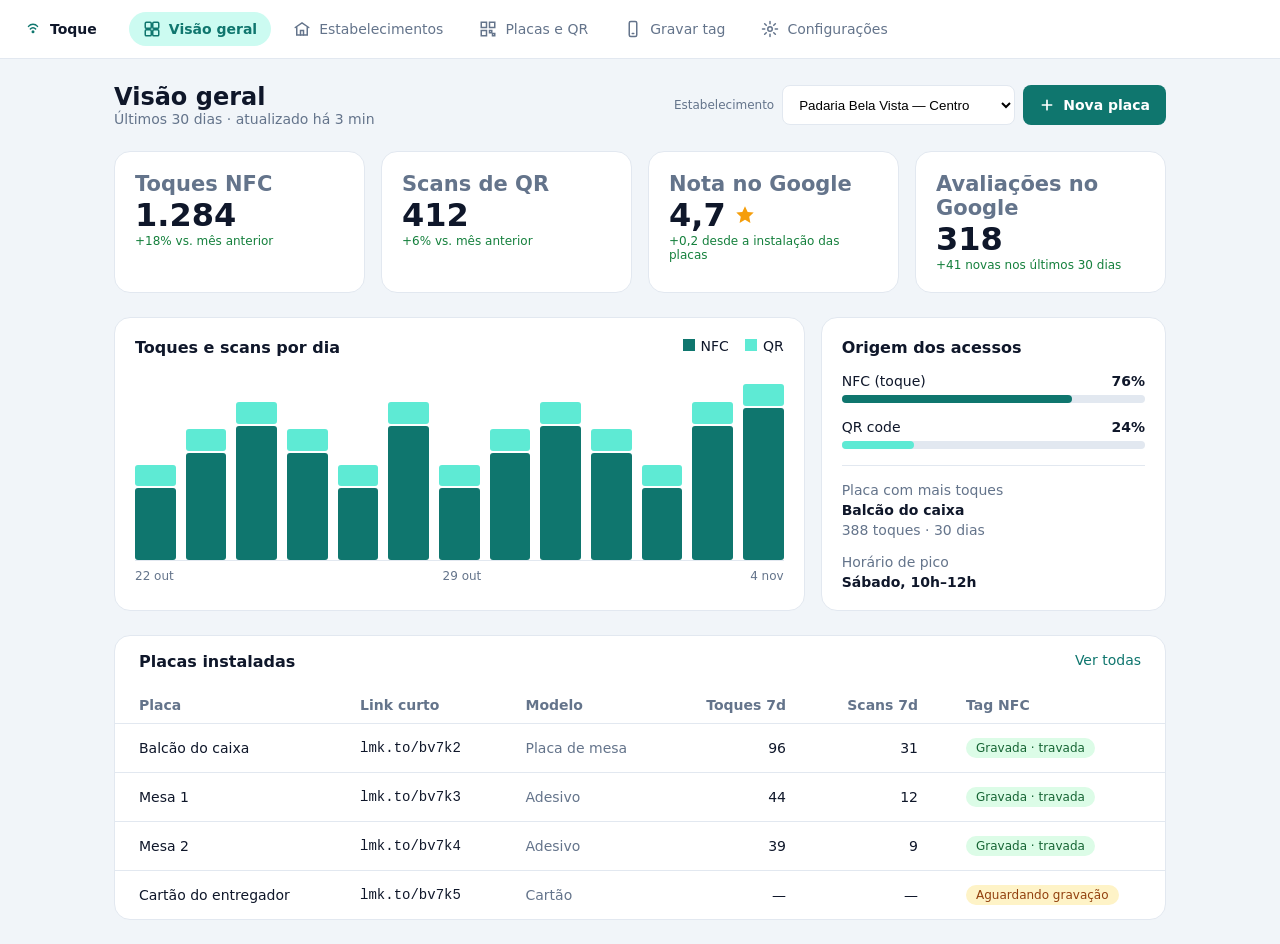
==== index.html @ 9547e56f "Pequenas alterações no HTML e CSS para ficarem mais limpos e de acordo com a estilização" ====
<!doctype html>
<html lang="pt-BR">
<head>
  <meta charset="utf-8">
  <meta name="viewport" content="width=device-width, initial-scale=1">
  <title>Visão geral — Toque</title>
  <link rel="stylesheet" href="style.css" defer>
</head>
<body>
<div class="app">
  <!-- ===== Sidebar ===== -->
  <nav class="navigation" aria-label="Menu principal">
    <a class="brand" href="visao-geral.html" aria-label="Toque — ir para a página inicial">
      <span class="brand_mark" aria-hidden="true">
        <svg width="18" height="18" viewBox="0 0 24 24" fill="none" stroke="currentColor" stroke-width="2" stroke-linecap="round"><path d="M6 8.5a8 8 0 0 1 12 0"/><path d="M8.5 12a4.5 4.5 0 0 1 7 0"/><circle cx="12" cy="15.5" r="1" fill="currentColor"/></svg>
      </span>
      <span class="brand_name">Toque</span>
    </a>

    <!-- ===== Atributos do SVG é apenas para definir o tamanho da imagem vetorizada e manter a cor não precisa se preocupar em usar ===== -->
    <div class="nav">
      <a class="nav_item" href="visao-geral.html" aria-current="page">
        <svg aria-hidden="true" width="18" height="18" viewBox="0 0 24 24" fill="none" stroke="currentColor" stroke-width="2" stroke-linecap="round"><rect x="3" y="3" width="8" height="8" rx="1.5"/><rect x="13" y="3" width="8" height="8" rx="1.5"/><rect x="3" y="13" width="8" height="8" rx="1.5"/><rect x="13" y="13" width="8" height="8" rx="1.5"/></svg>
        Visão geral
      </a>
      <a class="nav_item" href="#estabelecimentos">
        <svg aria-hidden="true" width="18" height="18" viewBox="0 0 24 24" fill="none" stroke="currentColor" stroke-width="2" stroke-linecap="round"><path d="M3 10l9-6 9 6"/><path d="M5 10v10h14V10"/><path d="M10 20v-6h4v6"/></svg>
        Estabelecimentos
      </a>
      <a class="nav_item" href="editor-placa.html">
        <svg aria-hidden="true" width="18" height="18" viewBox="0 0 24 24" fill="none" stroke="currentColor" stroke-width="2" stroke-linecap="round"><rect x="3" y="3" width="7" height="7"/><rect x="14" y="3" width="7" height="7"/><rect x="3" y="14" width="7" height="7"/><path d="M14 14h3v3h-3zM18 18h3v3h-3z"/></svg>
        Placas e QR
      </a>
      <a class="nav_item" href="#gravar">
        <svg aria-hidden="true" width="18" height="18" viewBox="0 0 24 24" fill="none" stroke="currentColor" stroke-width="2" stroke-linecap="round"><rect x="7" y="2" width="10" height="20" rx="2"/><path d="M11 18h2"/></svg>
        Gravar tag
      </a>
      <a class="nav_item" href="#config">
        <svg aria-hidden="true" width="18" height="18" viewBox="0 0 24 24" fill="none" stroke="currentColor" stroke-width="2" stroke-linecap="round"><circle cx="12" cy="12" r="3"/><path d="M12 2v3M12 19v3M2 12h3M19 12h3M4.9 4.9l2.1 2.1M17 17l2.1 2.1M4.9 19.1L7 17M17 7l2.1-2.1"/></svg>
        Configurações
      </a>
    </div>
  </nav>

  <!-- ===== Conteúdo ===== -->
  <main class="main">

    <header class="page-header">
      <div class="page-header_titles">
        <h1>Visão geral</h1>
        <p class="page-header_sub">Últimos 30 dias · atualizado há 3 min</p>
      </div>
      <div class="page-header_actions">
        <label class="field" for="establishment">Estabelecimento</label>
        <select class="select" id="establishment" name="establishment">
          <option>Padaria Bela Vista — Centro</option>
          <option>Padaria Bela Vista — Shopping</option>
          <option>Todos os estabelecimentos</option>
        </select>
        <a class="btn btn-primary" href="editor-placa.html">
          <svg aria-hidden="true" width="16" height="16" viewBox="0 0 24 24" fill="none" stroke="currentColor" stroke-width="2.5" stroke-linecap="round"><path d="M12 5v14M5 12h14"/></svg>
          Nova placa
        </a>
      </div>
    </header>

    <!-- Gráfico -->
    <section class="graph" aria-label="Indicadores">
      <article class="card graph">
        <h2 class="graph_label">Toques NFC</h2>
        <p class="graph_value">1.284</p>
        <p class="graph_delta">+18% vs. mês anterior</p>
      </article>
      <article class="card graph">
        <h2 class="graph_label">Scans de QR</h2>
        <p class="graph_value">412</p>
        <p class="graph_delta">+6% vs. mês anterior</p>
      </article>
      <article class="card graph">
        <h2 class="graph_label">Nota no Google</h2>
        <p class="graph_value">
          4,7
          <svg aria-hidden="true" class="graph_star" width="22" height="22" viewBox="0 0 24 24"><path d="M12 2.5l2.9 6.1 6.6.8-4.9 4.6 1.3 6.6L12 17.3l-5.9 3.3 1.3-6.6L2.5 9.4l6.6-.8z"/></svg>
        </p>
        <p class="graph_delta">+0,2 desde a instalação das placas</p>
      </article>
      <article class="card graph">
        <h2 class="graph_label">Avaliações no Google</h2>
        <p class="graph_value">318</p>
        <p class="graph_delta">+41 novas nos últimos 30 dias</p>
      </article>
    </section>

    <!-- Gráfico com a origem -->
    <section class="row row-chart">

      <article class="card card-chart">
        <header class="card_head">
          <h2 class="card_title">Toques e scans por dia</h2>
          <ul class="legend">
            <li class="legend_item legend_item-nfc">NFC</li>
            <li class="legend_item legend_item-qr">QR</li>
          </ul>
        </header>
    
    <!-- Utilizar css pra simular o gráfico // Pesquisar sobre nth-child, vai ter que usar. Se não conseguirem podem deixar que eu arrumo no final -->
       <div class="bars" role="img" aria-label="Gráfico de barras: toques NFC e scans QR nos últimos 14 dias">
            <div class="bar"><span class="bar_qr"></span><span class="bar_nfc"></span></div>
            <div class="bar"><span class="bar_qr"></span><span class="bar_nfc"></span></div>
            <div class="bar"><span class="bar_qr"></span><span class="bar_nfc"></span></div>
            <div class="bar"><span class="bar_qr"></span><span class="bar_nfc"></span></div>
            <div class="bar"><span class="bar_qr"></span><span class="bar_nfc"></span></div>
            <div class="bar"><span class="bar_qr"></span><span class="bar_nfc"></span></div>
            <div class="bar"><span class="bar_qr"></span><span class="bar_nfc"></span></div>
            <div class="bar"><span class="bar_qr"></span><span class="bar_nfc"></span></div>
            <div class="bar"><span class="bar_qr"></span><span class="bar_nfc"></span></div>
            <div class="bar"><span class="bar_qr"></span><span class="bar_nfc"></span></div>
            <div class="bar"><span class="bar_qr"></span><span class="bar_nfc"></span></div>
            <div class="bar"><span class="bar_qr"></span><span class="bar_nfc"></span></div>
            <div class="bar"><span class="bar_qr"></span><span class="bar_nfc"></span></div>
        </div>

        <div class="axis">
          <span>22 out</span>
          <span>29 out</span>
          <span>4 nov</span>
        </div>
      </article>

      <article class="card card-origin">
        <h2 class="card_title">Origem dos acessos</h2>

        <div class="progress">
          <div class="progress_label"><span>NFC (toque)</span><strong>76%</strong></div>
          <div class="progress_track"><div class="progress_fill progress_fill-nfc" data-value="76"></div></div>
        </div>
        <div class="progress">
          <div class="progress_label"><span>QR code</span><strong>24%</strong></div>
          <div class="progress_track"><div class="progress_fill progress_fill-qr" data-value="24"></div></div>
        </div>

        <dl class="stats">
          <div class="stat">
            <dt>Placa com mais toques</dt>
            <dd>Balcão do caixa</dd>
            <dd class="stat_detail">388 toques · 30 dias</dd>
          </div>
          <div class="stat">
            <dt>Horário de pico</dt>
            <dd>Sábado, 10h–12h</dd>
          </div>
        </dl>
      </article>
    </section>

    <!-- Placas instaladas -->
    <section class="card table-card">
      <header class="table-card_head">
        <h2 class="card_title">Placas instaladas</h2>
        <a class="table-card_link" href="editor-placa.html">Ver todas</a>
      </header>

      <div class="table-scroll">
        <table class="table">
          <thead>
            <tr>
              <th scope="col">Placa</th>
              <th scope="col">Link curto</th>
              <th scope="col">Modelo</th>
              <th scope="col" class="num">Toques 7d</th>
              <th scope="col" class="num">Scans 7d</th>
              <th scope="col">Tag NFC</th>
            </tr>
          </thead>
          <tbody>
            <tr>
              <td class="table_name">Balcão do caixa</td>
              <td class="table_mono">lmk.to/bv7k2</td>
              <td class="table_muted">Placa de mesa</td>
              <td class="num">96</td>
              <td class="num">31</td>
              <td><span class="badge badge-success">Gravada · travada</span></td>
            </tr>
            <tr>
              <td class="table_name">Mesa 1</td>
              <td class="table_mono">lmk.to/bv7k3</td>
              <td class="table_muted">Adesivo</td>
              <td class="num">44</td>
              <td class="num">12</td>
              <td><span class="badge badge-success">Gravada · travada</span></td>
            </tr>
            <tr>
              <td class="table_name">Mesa 2</td>
              <td class="table_mono">lmk.to/bv7k4</td>
              <td class="table_muted">Adesivo</td>
              <td class="num">39</td>
              <td class="num">9</td>
              <td><span class="badge badge-success">Gravada · travada</span></td>
            </tr>
            <tr>
              <td class="table_name">Cartão do entregador</td>
              <td class="table_mono">lmk.to/bv7k5</td>
              <td class="table_muted">Cartão</td>
              <td class="num">—</td>
              <td class="num">—</td>
              <td><a class="badge badge-warning" href="#gravar">Aguardando gravação</a></td>
            </tr>
          </tbody>
        </table>
      </div>
    </section>
  </main>
</div>
</body>
</html>
---- style.css ----
/* base */
* { box-sizing: border-box; }

body {
    margin: 0;
    font-family: Inter, system-ui, sans-serif;
    font-size: 14px; color: #0F172A;
    background: #F1F5F9;
}

h1, h2, p, dl, dd, ul { margin: 0; }

/* conteudo */
.main {
    max-width: 1100px; margin: 0 auto;
    padding: 24px;
    display: flex; flex-direction: column; gap: 24px;
}

/* 3. menu topo*/
.navigation {
    display: flex; align-items: center; gap: 32px;
    padding: 12px 24px;
    background: #FFFFFF; border-bottom: 1px solid #E2E8F0;
}

.brand, .nav_item {
    display: flex; align-items: center; gap: 8px;
    text-decoration: none;
}

.brand { color: #0F172A; font-weight: 700; }
.brand_mark { display: flex; color: #0F766E; }
.nav { display: flex; gap: 8px; }
.nav_item { padding: 8px 14px; border-radius: 999px; color: #64748B; }

.nav_item[aria-current="page"] {
    background: #CCFBF1;
    color: #0F766E;
    font-weight: 600;
}

/* 4. cabeçalho */
.page-header { display: flex; justify-content: space-between; align-items: center; }
.page-header h1 { font-size: 24px; }
.page-header_sub { color: #64748B; }
.page-header_actions { display: flex; align-items: center; gap: 8px; }
.field { font-size: 12px; color: #64748B; }

.select {
    height: 40px; padding: 0 12px;
    border: 1px solid #E2E8F0; border-radius: 8px;
    background: #FFFFFF;
}

.btn {
    display: flex; align-items: center; gap: 8px;
    height: 40px; padding: 0 16px; border-radius: 8px;
    text-decoration: none; font-weight: 600;
}

.btn-primary { background: #0F766E; color: #FFFFFF; }
.btn-primary:hover { background: #115E59; }

/* 5. cards */
.card { padding: 20px; background: #FFFFFF; border: 1px solid #E2E8F0; border-radius: 16px; }
.card_title { font-size: 16px; font-weight: 600; }

/* 6. cards topo */
section.graph { display: grid; grid-template-columns: repeat(4, 1fr); gap: 16px; }
.graph_label { color: #64748B; }
.graph_value { display: flex; align-items: center; gap: 8px; font-size: 32px; font-weight: 700; }
.graph_delta { font-size: 12px; color: #15803D; }
.graph_star { fill: #F59E0B; }

/* 7. grafico */
.row-chart { display: grid; grid-template-columns: 2fr 1fr; gap: 16px; }
.card_head { display: flex; justify-content: space-between; }
.legend { display: flex; gap: 16px; padding: 0; list-style: none; }
.legend_item::before { content: ""; display: inline-block; width: 12px; height: 12px; margin-right: 6px; }
.legend_item-nfc::before { background: #0F766E; }
.legend_item-qr::before { background: #5EEAD4; }

.bars {
    display: flex; gap: 10px; height: 180px;
    margin-top: 24px;
    border-bottom: 1px solid #E2E8F0;
}

.bar {
    flex: 1; height: 100%;
    display: flex; flex-direction: column;
    justify-content: flex-end; gap: 2px;
}

.bar_nfc, .bar_qr { display: block; border-radius: 3px; }
.bar_nfc { background: #0F766E; }
.bar_qr { height: 12%; background: #5EEAD4; }

.bar:nth-child(odd) .bar_nfc { height: 40%; }
.bar:nth-child(even) .bar_nfc { height: 60%; }
.bar:nth-child(3n) .bar_nfc { height: 75%; }
.bar:last-child .bar_nfc { height: 85%; }

.axis { display: flex; justify-content: space-between; margin-top: 8px; font-size: 12px; color: #64748B; }

/* 8. acessos */
.card-origin { display: flex; flex-direction: column; gap: 16px; }
.progress_label { display: flex; justify-content: space-between; margin-bottom: 6px; }
.progress_track { height: 8px; border-radius: 4px; background: #E2E8F0; }
.progress_fill { height: 100%; border-radius: 4px; }
.progress_fill-nfc { width: 76%; background: #0F766E; }
.progress_fill-qr { width: 24%; background: #5EEAD4; }

.stats {
    display: flex; flex-direction: column; gap: 16px;
    padding-top: 16px; border-top: 1px solid #E2E8F0;
}

.stat dt { color: #64748B; }
.stat dd { margin-top: 4px; font-weight: 600; }
.stat .stat_detail { font-weight: 400; color: #64748B; }

/* 9. tabela */
.table-card { padding: 0; overflow: hidden; }
.table-card_head { display: flex; justify-content: space-between; padding: 16px 24px; }
.table-card_link { color: #0F766E; text-decoration: none; }
.table-scroll { overflow-x: auto; }
.table { width: 100%; min-width: 720px; border-collapse: collapse; text-align: left; }
.table th { padding: 10px 24px; color: #64748B; }
.table td { padding: 14px 24px; border-top: 1px solid #E2E8F0; }
.table .num { text-align: right; }
.table_mono { font-family: monospace; }
.table_muted { color: #64748B; }
.badge { display: inline-block; padding: 3px 10px; border-radius: 999px; font-size: 12px; text-decoration: none; }
.badge-success { background: #DCFCE7; color: #166534; }
.badge-warning { background: #FEF3C7; color: #92400E; }
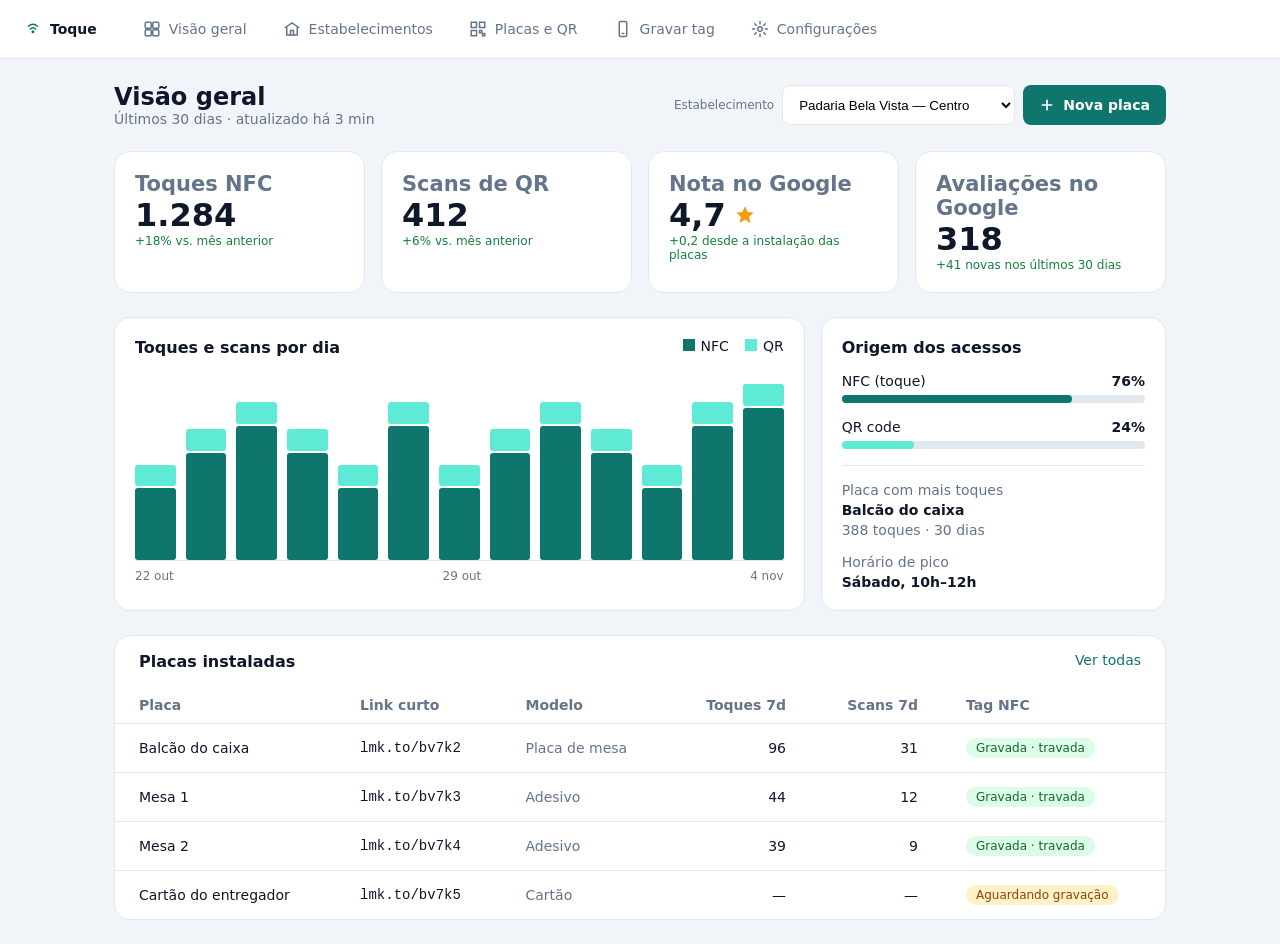
==== commit 8389b536: "add: documentacao doc e pdf" ====
--- a/index.html
+++ b/index.html
@@ -7,7 +7,7 @@
   <link rel="stylesheet" href="style.css" defer>
 </head>
 <body>
-<div class="app">
+<div class="app"> <!-- Classe futura para migração para React -->
   <!-- ===== Sidebar ===== -->
   <nav class="navigation" aria-label="Menu principal">
     <a class="brand" href="visao-geral.html" aria-label="Toque — ir para a página inicial">
@@ -19,7 +19,7 @@
 
     <!-- ===== Atributos do SVG é apenas para definir o tamanho da imagem vetorizada e manter a cor não precisa se preocupar em usar ===== -->
     <div class="nav">
-      <a class="nav_item" href="visao-geral.html" aria-current="page">
+      <a class="nav_item" href="visao-geral.html">
         <svg aria-hidden="true" width="18" height="18" viewBox="0 0 24 24" fill="none" stroke="currentColor" stroke-width="2" stroke-linecap="round"><rect x="3" y="3" width="8" height="8" rx="1.5"/><rect x="13" y="3" width="8" height="8" rx="1.5"/><rect x="3" y="13" width="8" height="8" rx="1.5"/><rect x="13" y="13" width="8" height="8" rx="1.5"/></svg>
         Visão geral
       </a>
--- a/style.css
+++ b/style.css
@@ -1,137 +1,368 @@
 /* base */
-* { box-sizing: border-box; }
+* { 
+    box-sizing: border-box; 
+}
 
 body {
     margin: 0;
     font-family: Inter, system-ui, sans-serif;
-    font-size: 14px; color: #0F172A;
+    font-size: 14px; 
+    color: #0F172A;
     background: #F1F5F9;
 }
 
-h1, h2, p, dl, dd, ul { margin: 0; }
+h1, h2, p, dl, dd, ul { 
+    margin: 0; 
+}
 
 /* conteudo */
 .main {
-    max-width: 1100px; margin: 0 auto;
+    max-width: 1100px; 
+    margin: 0 auto;
     padding: 24px;
     display: flex; flex-direction: column; gap: 24px;
 }
 
-/* 3. menu topo*/
+/* menu topo */
 .navigation {
-    display: flex; align-items: center; gap: 32px;
+    display: flex; 
+    align-items: center; 
+    gap: 32px;
     padding: 12px 24px;
-    background: #FFFFFF; border-bottom: 1px solid #E2E8F0;
+    background: #FFFFFF; 
+    border-bottom: 1px solid #E2E8F0;
 }
 
 .brand, .nav_item {
-    display: flex; align-items: center; gap: 8px;
+    display: flex; 
+    align-items: center; 
+    gap: 8px;
     text-decoration: none;
 }
 
-.brand { color: #0F172A; font-weight: 700; }
-.brand_mark { display: flex; color: #0F766E; }
-.nav { display: flex; gap: 8px; }
-.nav_item { padding: 8px 14px; border-radius: 999px; color: #64748B; }
-
-.nav_item[aria-current="page"] {
-    background: #CCFBF1;
-    color: #0F766E;
+.brand { 
+    color: #0F172A; 
+    font-weight: 700; 
+}
+
+.brand_mark { 
+    display: flex; 
+    color: #0F766E; 
+}
+
+.nav { 
+    display: flex; 
+    gap: 8px; 
+}
+
+.nav_item { 
+    padding: 8px 14px; 
+    border-radius: 999px; 
+    color: #64748B; 
+}
+
+/* cabeçalho */
+.page-header { 
+    display: flex; 
+    justify-content: space-between; 
+    align-items: center; 
+}
+
+.page-header h1 { 
+    font-size: 24px; 
+}
+
+.page-header_sub { 
+    color: #64748B; 
+}
+
+.page-header_actions { 
+    display: flex; 
+    align-items: center; 
+    gap: 8px; 
+}
+
+.field { 
+    font-size: 12px; 
+    color: #64748B; 
+}
+
+.select {
+    height: 40px; 
+    padding: 0 12px;
+    border: 1px solid #E2E8F0; 
+    border-radius: 8px;
+    background: #FFFFFF;
+}
+
+.btn {
+    display: flex; 
+    align-items: center; 
+    gap: 8px;
+    height: 40px; 
+    padding: 0 16px; 
+    border-radius: 8px;
+    text-decoration: none; 
     font-weight: 600;
 }
 
-/* 4. cabeçalho */
-.page-header { display: flex; justify-content: space-between; align-items: center; }
-.page-header h1 { font-size: 24px; }
-.page-header_sub { color: #64748B; }
-.page-header_actions { display: flex; align-items: center; gap: 8px; }
-.field { font-size: 12px; color: #64748B; }
-
-.select {
-    height: 40px; padding: 0 12px;
-    border: 1px solid #E2E8F0; border-radius: 8px;
-    background: #FFFFFF;
-}
-
-.btn {
-    display: flex; align-items: center; gap: 8px;
-    height: 40px; padding: 0 16px; border-radius: 8px;
-    text-decoration: none; font-weight: 600;
-}
-
-.btn-primary { background: #0F766E; color: #FFFFFF; }
-.btn-primary:hover { background: #115E59; }
-
-/* 5. cards */
-.card { padding: 20px; background: #FFFFFF; border: 1px solid #E2E8F0; border-radius: 16px; }
-.card_title { font-size: 16px; font-weight: 600; }
-
-/* 6. cards topo */
-section.graph { display: grid; grid-template-columns: repeat(4, 1fr); gap: 16px; }
-.graph_label { color: #64748B; }
-.graph_value { display: flex; align-items: center; gap: 8px; font-size: 32px; font-weight: 700; }
-.graph_delta { font-size: 12px; color: #15803D; }
-.graph_star { fill: #F59E0B; }
+.btn-primary {
+    background: #0F766E;
+    color: #FFFFFF; 
+}
+
+.btn-primary:hover { 
+    background: #115E59; 
+}
+
+/* cards */
+.card { 
+    padding: 20px; 
+    background: #FFFFFF; 
+    border: 1px solid #E2E8F0; 
+    border-radius: 16px; 
+}
+
+.card_title { 
+    font-size: 16px;
+    font-weight: 600; 
+}
+
+/* cards topo */
+section.graph { 
+    display: grid; 
+    grid-template-columns: repeat(4, 1fr); 
+    gap: 16px; 
+}
+.graph_label { 
+    color: #64748B; 
+}
+
+.graph_value { 
+    display: flex; 
+    align-items: center; 
+    gap: 8px; 
+    font-size: 32px; 
+    font-weight: 700; 
+}
+
+.graph_delta { 
+    font-size: 12px; 
+    color: #15803D; 
+}
+
+.graph_star { 
+    fill: #F59E0B; 
+}
 
 /* 7. grafico */
-.row-chart { display: grid; grid-template-columns: 2fr 1fr; gap: 16px; }
-.card_head { display: flex; justify-content: space-between; }
-.legend { display: flex; gap: 16px; padding: 0; list-style: none; }
-.legend_item::before { content: ""; display: inline-block; width: 12px; height: 12px; margin-right: 6px; }
-.legend_item-nfc::before { background: #0F766E; }
-.legend_item-qr::before { background: #5EEAD4; }
+.row-chart { 
+    display: grid; 
+    grid-template-columns: 2fr 1fr; 
+    gap: 16px; 
+}
+
+.card_head { 
+    display: flex; 
+    justify-content: space-between; 
+}
+
+.legend { 
+    display: flex; gap: 16px; 
+    padding: 0; 
+    list-style: none; 
+}
+
+.legend_item::before { 
+    content: ""; 
+    display: inline-block; 
+    width: 12px; 
+    height: 12px; 
+    margin-right: 6px; 
+}
+
+.legend_item-nfc::before { 
+    background: #0F766E; 
+}
+
+.legend_item-qr::before { 
+    background: #5EEAD4; 
+}
 
 .bars {
-    display: flex; gap: 10px; height: 180px;
+    display: flex; 
+    gap: 10px;
+    height: 180px;
     margin-top: 24px;
     border-bottom: 1px solid #E2E8F0;
 }
 
 .bar {
-    flex: 1; height: 100%;
-    display: flex; flex-direction: column;
-    justify-content: flex-end; gap: 2px;
-}
-
-.bar_nfc, .bar_qr { display: block; border-radius: 3px; }
-.bar_nfc { background: #0F766E; }
-.bar_qr { height: 12%; background: #5EEAD4; }
-
-.bar:nth-child(odd) .bar_nfc { height: 40%; }
-.bar:nth-child(even) .bar_nfc { height: 60%; }
-.bar:nth-child(3n) .bar_nfc { height: 75%; }
-.bar:last-child .bar_nfc { height: 85%; }
-
-.axis { display: flex; justify-content: space-between; margin-top: 8px; font-size: 12px; color: #64748B; }
+    flex: 1; 
+    height: 100%;
+    display: flex; 
+    flex-direction: column;
+    justify-content: flex-end; 
+    gap: 2px;
+}
+
+.bar_nfc, .bar_qr { 
+    display: block; 
+    border-radius: 3px; 
+}
+
+.bar_nfc { 
+    background: #0F766E; 
+}
+
+.bar_qr { 
+    height: 12%; 
+    background: #5EEAD4; 
+}
+
+.bar:nth-child(odd) .bar_nfc { 
+    height: 40%; 
+}
+
+.bar:nth-child(even) .bar_nfc { 
+    height: 60%; 
+}
+
+.bar:nth-child(3n) .bar_nfc { 
+    height: 75%; 
+}
+
+.bar:last-child .bar_nfc { 
+    height: 85%; 
+}
+
+.axis { 
+    display: flex;
+    justify-content: space-between;
+    margin-top: 8px; 
+    font-size: 12px; 
+    color: #64748B; 
+}
 
 /* 8. acessos */
-.card-origin { display: flex; flex-direction: column; gap: 16px; }
-.progress_label { display: flex; justify-content: space-between; margin-bottom: 6px; }
-.progress_track { height: 8px; border-radius: 4px; background: #E2E8F0; }
-.progress_fill { height: 100%; border-radius: 4px; }
-.progress_fill-nfc { width: 76%; background: #0F766E; }
-.progress_fill-qr { width: 24%; background: #5EEAD4; }
+.card-origin { 
+    display: flex; 
+    flex-direction: column; 
+    gap: 16px; 
+}
+
+.progress_label { 
+    display: flex; 
+    justify-content: space-between; 
+    margin-bottom: 6px; 
+}
+
+.progress_track { 
+    height: 8px; 
+    border-radius: 4px; 
+    background: #E2E8F0; 
+}
+
+.progress_fill { 
+    height: 100%; 
+    border-radius: 4px; 
+}
+
+.progress_fill-nfc { 
+    width: 76%; 
+    background: #0F766E; 
+}
+
+.progress_fill-qr { 
+    width: 24%; 
+    background: #5EEAD4; 
+}
 
 .stats {
-    display: flex; flex-direction: column; gap: 16px;
-    padding-top: 16px; border-top: 1px solid #E2E8F0;
-}
-
-.stat dt { color: #64748B; }
-.stat dd { margin-top: 4px; font-weight: 600; }
-.stat .stat_detail { font-weight: 400; color: #64748B; }
+    display: flex; 
+    flex-direction: column; gap: 16px;
+    padding-top: 16px; 
+    border-top: 1px solid #E2E8F0;
+}
+
+.stat dt { 
+    color: #64748B; 
+}
+
+.stat dd { 
+    margin-top: 4px; 
+    font-weight: 600; 
+}
+
+.stat .stat_detail { 
+    font-weight: 400; 
+    color: #64748B; 
+}
 
 /* 9. tabela */
-.table-card { padding: 0; overflow: hidden; }
-.table-card_head { display: flex; justify-content: space-between; padding: 16px 24px; }
-.table-card_link { color: #0F766E; text-decoration: none; }
-.table-scroll { overflow-x: auto; }
-.table { width: 100%; min-width: 720px; border-collapse: collapse; text-align: left; }
-.table th { padding: 10px 24px; color: #64748B; }
-.table td { padding: 14px 24px; border-top: 1px solid #E2E8F0; }
-.table .num { text-align: right; }
-.table_mono { font-family: monospace; }
-.table_muted { color: #64748B; }
-.badge { display: inline-block; padding: 3px 10px; border-radius: 999px; font-size: 12px; text-decoration: none; }
-.badge-success { background: #DCFCE7; color: #166534; }
-.badge-warning { background: #FEF3C7; color: #92400E; }
+.table-card { 
+    padding: 0; 
+    overflow: hidden; 
+}
+
+.table-card_head { 
+    display: flex; 
+    justify-content: space-between; 
+    padding: 16px 24px; 
+}
+
+.table-card_link { 
+    color: #0F766E; 
+    text-decoration: none; 
+}
+
+.table-scroll { 
+    overflow-x: auto; 
+}
+
+.table { 
+    width: 100%; 
+    min-width: 720px;
+    border-collapse: collapse;
+    text-align: left;
+}
+
+.table th { 
+    padding: 10px 24px; 
+    color: #64748B; 
+}
+
+.table td { 
+    padding: 14px 24px; 
+    border-top: 1px solid #E2E8F0; 
+}
+
+.table .num { 
+    text-align: right; 
+}
+
+.table_mono { 
+    font-family: monospace; 
+}
+
+.table_muted { 
+    color: #64748B; 
+}
+
+.badge { 
+    display: inline-block; 
+    padding: 3px 10px; 
+    border-radius: 999px; 
+    font-size: 12px; 
+    text-decoration: none; 
+}
+
+.badge-success { 
+    background: #DCFCE7; 
+    color: #166534; 
+}
+
+.badge-warning { 
+    background: #FEF3C7; 
+    color: #92400E; 
+}
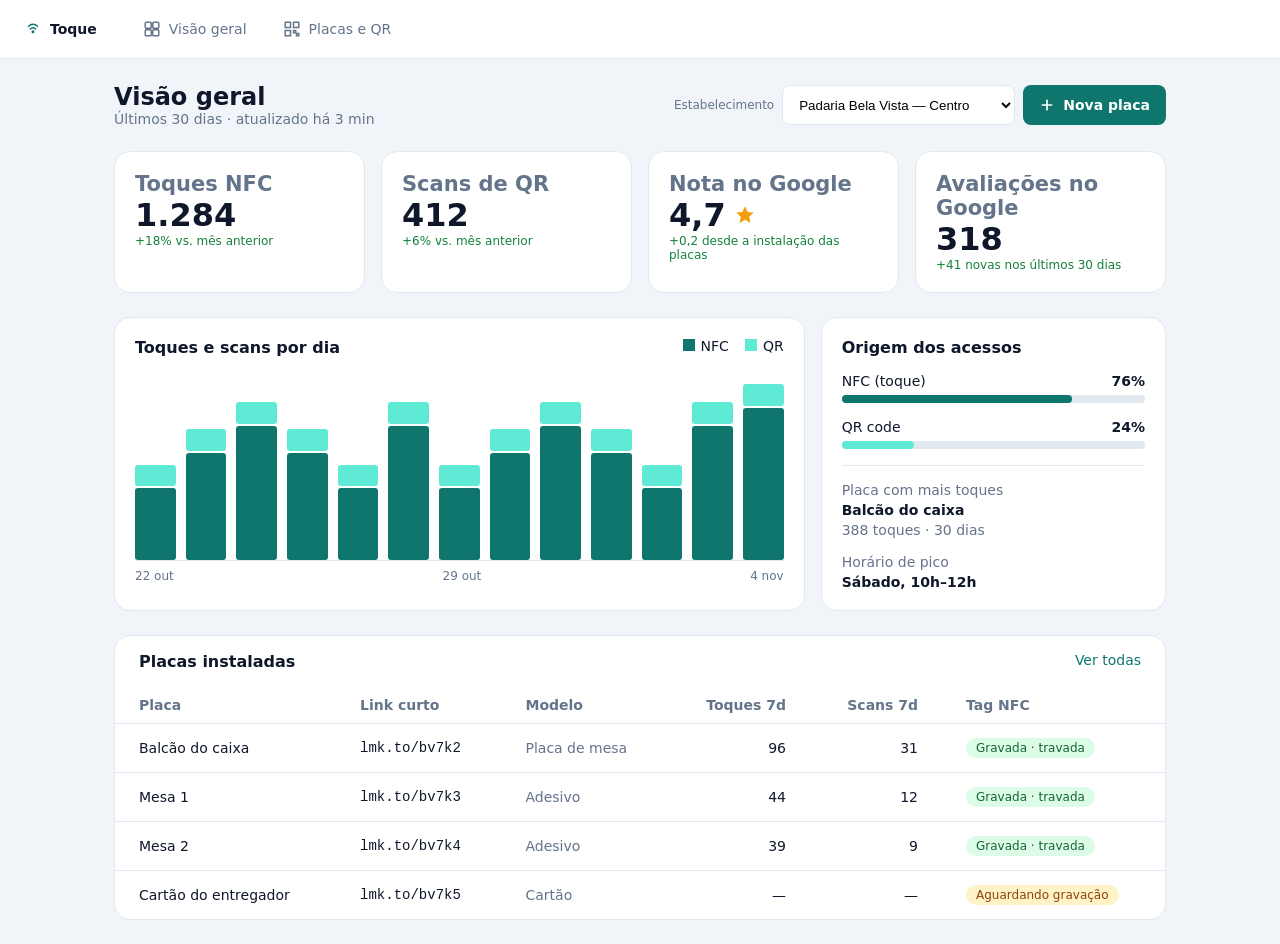
==== commit d43ae4ee: "remoção de algumas tags html" ====
--- a/index.html
+++ b/index.html
@@ -7,40 +7,29 @@
   <link rel="stylesheet" href="style.css" defer>
 </head>
 <body>
-<div class="app"> <!-- Classe futura para migração para React -->
-  <!-- ===== Sidebar ===== -->
-  <nav class="navigation" aria-label="Menu principal">
-    <a class="brand" href="visao-geral.html" aria-label="Toque — ir para a página inicial">
-      <span class="brand_mark" aria-hidden="true">
-        <svg width="18" height="18" viewBox="0 0 24 24" fill="none" stroke="currentColor" stroke-width="2" stroke-linecap="round"><path d="M6 8.5a8 8 0 0 1 12 0"/><path d="M8.5 12a4.5 4.5 0 0 1 7 0"/><circle cx="12" cy="15.5" r="1" fill="currentColor"/></svg>
-      </span>
-      <span class="brand_name">Toque</span>
-    </a>
-
-    <!-- ===== Atributos do SVG é apenas para definir o tamanho da imagem vetorizada e manter a cor não precisa se preocupar em usar ===== -->
-    <div class="nav">
-      <a class="nav_item" href="visao-geral.html">
-        <svg aria-hidden="true" width="18" height="18" viewBox="0 0 24 24" fill="none" stroke="currentColor" stroke-width="2" stroke-linecap="round"><rect x="3" y="3" width="8" height="8" rx="1.5"/><rect x="13" y="3" width="8" height="8" rx="1.5"/><rect x="3" y="13" width="8" height="8" rx="1.5"/><rect x="13" y="13" width="8" height="8" rx="1.5"/></svg>
-        Visão geral
+  <div>
+    <!-- ===== Header ===== -->
+    <div class="app"> <!-- Classe futura para migração para React -->
+    <nav class="navigation" aria-label="Menu principal">
+      <a class="brand" href="index.html" aria-label="Toque — ir para a página inicial">
+        <span class="brand_mark" aria-hidden="true">
+          <svg width="18" height="18" viewBox="0 0 24 24" fill="none" stroke="currentColor" stroke-width="2" stroke-linecap="round"><path d="M6 8.5a8 8 0 0 1 12 0"/><path d="M8.5 12a4.5 4.5 0 0 1 7 0"/><circle cx="12" cy="15.5" r="1" fill="currentColor"/></svg>
+        </span>
+        <span class="brand_name">Toque</span>
       </a>
-      <a class="nav_item" href="#estabelecimentos">
-        <svg aria-hidden="true" width="18" height="18" viewBox="0 0 24 24" fill="none" stroke="currentColor" stroke-width="2" stroke-linecap="round"><path d="M3 10l9-6 9 6"/><path d="M5 10v10h14V10"/><path d="M10 20v-6h4v6"/></svg>
-        Estabelecimentos
-      </a>
-      <a class="nav_item" href="editor-placa.html">
-        <svg aria-hidden="true" width="18" height="18" viewBox="0 0 24 24" fill="none" stroke="currentColor" stroke-width="2" stroke-linecap="round"><rect x="3" y="3" width="7" height="7"/><rect x="14" y="3" width="7" height="7"/><rect x="3" y="14" width="7" height="7"/><path d="M14 14h3v3h-3zM18 18h3v3h-3z"/></svg>
-        Placas e QR
-      </a>
-      <a class="nav_item" href="#gravar">
-        <svg aria-hidden="true" width="18" height="18" viewBox="0 0 24 24" fill="none" stroke="currentColor" stroke-width="2" stroke-linecap="round"><rect x="7" y="2" width="10" height="20" rx="2"/><path d="M11 18h2"/></svg>
-        Gravar tag
-      </a>
-      <a class="nav_item" href="#config">
-        <svg aria-hidden="true" width="18" height="18" viewBox="0 0 24 24" fill="none" stroke="currentColor" stroke-width="2" stroke-linecap="round"><circle cx="12" cy="12" r="3"/><path d="M12 2v3M12 19v3M2 12h3M19 12h3M4.9 4.9l2.1 2.1M17 17l2.1 2.1M4.9 19.1L7 17M17 7l2.1-2.1"/></svg>
-        Configurações
-      </a>
-    </div>
-  </nav>
+      
+      <!-- ===== Atributos do SVG é apenas para definir o tamanho da imagem vetorizada e manter a cor não precisa se preocupar em usar ===== -->
+      <div class="nav">
+        <a class="nav_item" href="index.html">
+          <svg aria-hidden="true" width="18" height="18" viewBox="0 0 24 24" fill="none" stroke="currentColor" stroke-width="2" stroke-linecap="round"><rect x="3" y="3" width="8" height="8" rx="1.5"/><rect x="13" y="3" width="8" height="8" rx="1.5"/><rect x="3" y="13" width="8" height="8" rx="1.5"/><rect x="13" y="13" width="8" height="8" rx="1.5"/></svg>
+          Visão geral
+        </a>
+        <a class="nav_item" href="editor-placa.html">
+          <svg aria-hidden="true" width="18" height="18" viewBox="0 0 24 24" fill="none" stroke="currentColor" stroke-width="2" stroke-linecap="round"><rect x="3" y="3" width="7" height="7"/><rect x="14" y="3" width="7" height="7"/><rect x="3" y="14" width="7" height="7"/><path d="M14 14h3v3h-3zM18 18h3v3h-3z"/></svg>
+          Placas e QR
+        </a>
+      </div>
+    </nav>
 
   <!-- ===== Conteúdo ===== -->
   <main class="main">
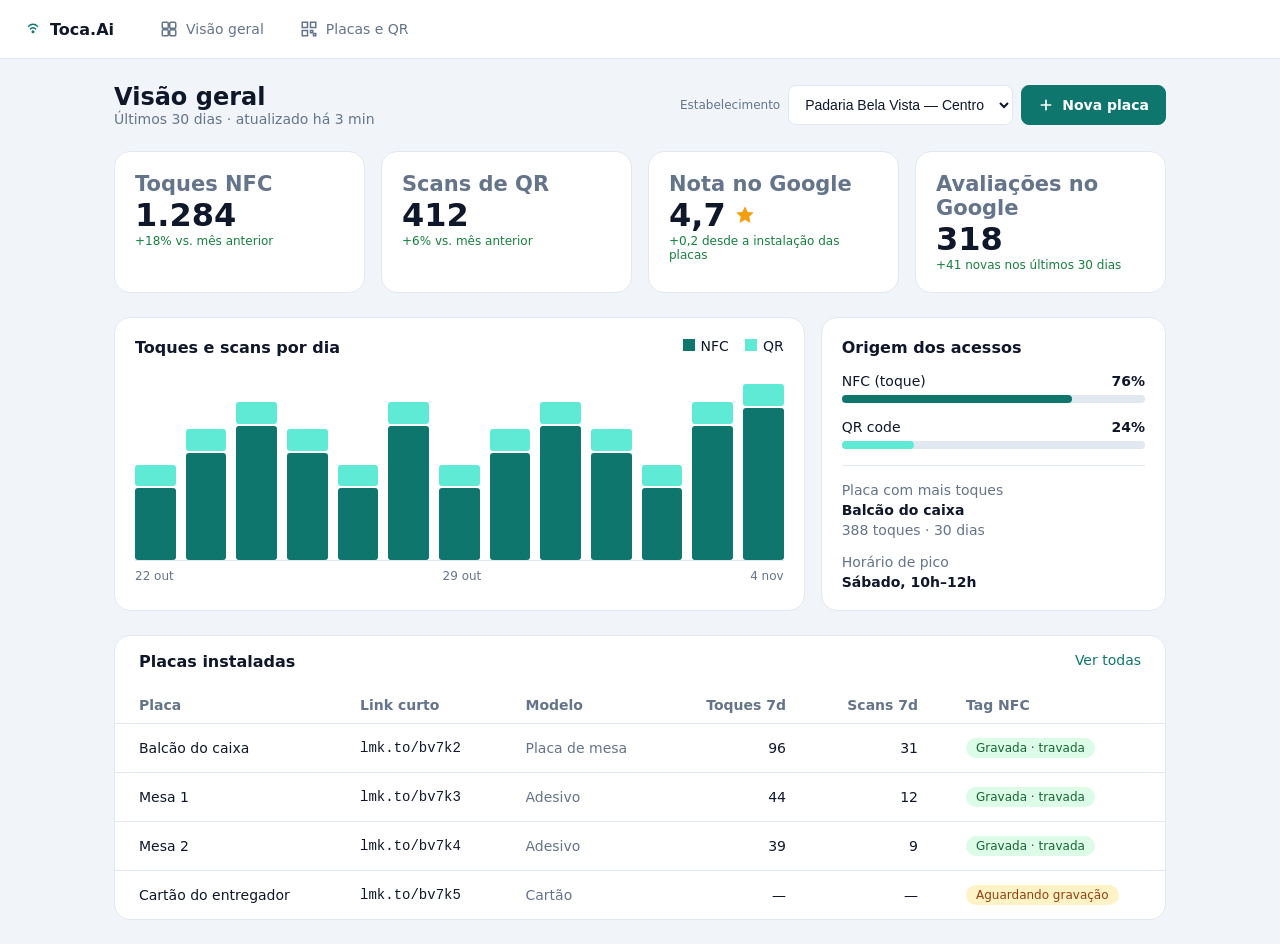
==== commit ab6f73f3: "Reestrutura o formulário do editor de placas, adiciona prévia em tempo real e troca de modelo, unifi" ====
--- a/index.html
+++ b/index.html
@@ -3,19 +3,19 @@
 <head>
   <meta charset="utf-8">
   <meta name="viewport" content="width=device-width, initial-scale=1">
-  <title>Visão geral — Toque</title>
-  <link rel="stylesheet" href="style.css" defer>
+  <title>Visão geral — Toca.Ai</title>
+  <link rel="stylesheet" href="style.css">
 </head>
 <body>
   <div>
     <!-- ===== Header ===== -->
-    <div class="app"> <!-- Classe futura para migração para React -->
+    <div>
     <nav class="navigation" aria-label="Menu principal">
-      <a class="brand" href="index.html" aria-label="Toque — ir para a página inicial">
+      <a class="brand" href="index.html" aria-label="Toca.Ai — ir para a página inicial">
         <span class="brand_mark" aria-hidden="true">
           <svg width="18" height="18" viewBox="0 0 24 24" fill="none" stroke="currentColor" stroke-width="2" stroke-linecap="round"><path d="M6 8.5a8 8 0 0 1 12 0"/><path d="M8.5 12a4.5 4.5 0 0 1 7 0"/><circle cx="12" cy="15.5" r="1" fill="currentColor"/></svg>
         </span>
-        <span class="brand_name">Toque</span>
+        <span>Toca.Ai</span>
       </a>
       
       <!-- ===== Atributos do SVG é apenas para definir o tamanho da imagem vetorizada e manter a cor não precisa se preocupar em usar ===== -->
@@ -35,7 +35,7 @@
   <main class="main">
 
     <header class="page-header">
-      <div class="page-header_titles">
+      <div>
         <h1>Visão geral</h1>
         <p class="page-header_sub">Últimos 30 dias · atualizado há 3 min</p>
       </div>
@@ -43,8 +43,6 @@
         <label class="field" for="establishment">Estabelecimento</label>
         <select class="select" id="establishment" name="establishment">
           <option>Padaria Bela Vista — Centro</option>
-          <option>Padaria Bela Vista — Shopping</option>
-          <option>Todos os estabelecimentos</option>
         </select>
         <a class="btn btn-primary" href="editor-placa.html">
           <svg aria-hidden="true" width="16" height="16" viewBox="0 0 24 24" fill="none" stroke="currentColor" stroke-width="2.5" stroke-linecap="round"><path d="M12 5v14M5 12h14"/></svg>
@@ -81,9 +79,9 @@
     </section>
 
     <!-- Gráfico com a origem -->
-    <section class="row row-chart">
-
-      <article class="card card-chart">
+    <section class="row-chart">
+
+      <article class="card">
         <header class="card_head">
           <h2 class="card_title">Toques e scans por dia</h2>
           <ul class="legend">
@@ -119,13 +117,13 @@
       <article class="card card-origin">
         <h2 class="card_title">Origem dos acessos</h2>
 
-        <div class="progress">
+        <div>
           <div class="progress_label"><span>NFC (toque)</span><strong>76%</strong></div>
-          <div class="progress_track"><div class="progress_fill progress_fill-nfc" data-value="76"></div></div>
-        </div>
-        <div class="progress">
+          <div class="progress_track"><div class="progress_fill progress_fill-nfc"></div></div>
+        </div>
+        <div>
           <div class="progress_label"><span>QR code</span><strong>24%</strong></div>
-          <div class="progress_track"><div class="progress_fill progress_fill-qr" data-value="24"></div></div>
+          <div class="progress_track"><div class="progress_fill progress_fill-qr"></div></div>
         </div>
 
         <dl class="stats">
@@ -163,7 +161,7 @@
           </thead>
           <tbody>
             <tr>
-              <td class="table_name">Balcão do caixa</td>
+              <td>Balcão do caixa</td>
               <td class="table_mono">lmk.to/bv7k2</td>
               <td class="table_muted">Placa de mesa</td>
               <td class="num">96</td>
@@ -171,7 +169,7 @@
               <td><span class="badge badge-success">Gravada · travada</span></td>
             </tr>
             <tr>
-              <td class="table_name">Mesa 1</td>
+              <td>Mesa 1</td>
               <td class="table_mono">lmk.to/bv7k3</td>
               <td class="table_muted">Adesivo</td>
               <td class="num">44</td>
@@ -179,7 +177,7 @@
               <td><span class="badge badge-success">Gravada · travada</span></td>
             </tr>
             <tr>
-              <td class="table_name">Mesa 2</td>
+              <td>Mesa 2</td>
               <td class="table_mono">lmk.to/bv7k4</td>
               <td class="table_muted">Adesivo</td>
               <td class="num">39</td>
@@ -187,7 +185,7 @@
               <td><span class="badge badge-success">Gravada · travada</span></td>
             </tr>
             <tr>
-              <td class="table_name">Cartão do entregador</td>
+              <td>Cartão do entregador</td>
               <td class="table_mono">lmk.to/bv7k5</td>
               <td class="table_muted">Cartão</td>
               <td class="num">—</td>
--- a/style.css
+++ b/style.css
@@ -1,196 +1,226 @@
-/* base */
-* { 
-    box-sizing: border-box; 
+/* =========================================================
+   style.css — folha única do projeto (index.html e editor-placa.html)
+   1. Base
+   2. Menu superior
+   3. Cabeçalho da página e controles comuns (field, select, btn)
+   4. Cards
+   5. Visão geral: indicadores, gráfico, acessos, tabela
+   6. Editor de placa: formulário, link, pré-visualização, modelos
+   ========================================================= */
+
+/* ===== 1. Base ===== */
+* {
+    box-sizing: border-box;
+    margin: 0;
+    padding: 0;
 }
 
 body {
-    margin: 0;
     font-family: Inter, system-ui, sans-serif;
-    font-size: 14px; 
+    font-size: 14px;
     color: #0F172A;
     background: #F1F5F9;
 }
 
-h1, h2, p, dl, dd, ul { 
-    margin: 0; 
-}
-
-/* conteudo */
+/* ===== 2. Menu superior ===== */
+.navigation {
+    display: flex;
+    align-items: center;
+    gap: 32px;
+    padding: 12px 24px;
+    background: #FFFFFF;
+    border-bottom: 1px solid #E2E8F0;
+}
+
+.brand, .nav_item {
+    display: flex;
+    align-items: center;
+    gap: 8px;
+    text-decoration: none;
+}
+
+.brand {
+    color: #0F172A;
+    font-size: 16px;
+    font-weight: 700;
+}
+
+.brand_mark {
+    display: flex;
+    color: #0F766E;
+}
+
+.nav {
+    display: flex;
+    gap: 8px;
+}
+
+.nav_item {
+    padding: 8px 14px;
+    border-radius: 999px;
+    color: #64748B;
+}
+
+.nav_item:hover {
+    background: #F1F5F9;
+    color: #0F766E;
+}
+
+/* ===== 3. Cabeçalho da página e controles comuns ===== */
 .main {
-    max-width: 1100px; 
+    max-width: 1100px;
     margin: 0 auto;
     padding: 24px;
-    display: flex; flex-direction: column; gap: 24px;
-}
-
-/* menu topo */
-.navigation {
-    display: flex; 
-    align-items: center; 
-    gap: 32px;
-    padding: 12px 24px;
-    background: #FFFFFF; 
-    border-bottom: 1px solid #E2E8F0;
-}
-
-.brand, .nav_item {
-    display: flex; 
-    align-items: center; 
+    display: flex;
+    flex-direction: column;
+    gap: 24px;
+}
+
+.page-header {
+    display: flex;
+    justify-content: space-between;
+    align-items: center;
+}
+
+.page-header h1 {
+    font-size: 24px;
+}
+
+.page-header_sub {
+    color: #64748B;
+}
+
+.page-header_actions {
+    display: flex;
+    align-items: center;
     gap: 8px;
+}
+
+.field {
+    font-size: 12px;
+    color: #64748B;
+}
+
+.select {
+    height: 40px;
+    padding: 0 12px;
+    border: 1px solid #E2E8F0;
+    border-radius: 8px;
+    background: #FFFFFF;
+    color: #0F172A;
+    font-size: 14px;
+}
+
+.btn {
+    display: inline-flex;
+    align-items: center;
+    gap: 8px;
+    height: 40px;
+    padding: 0 16px;
+    border: 1px solid #E2E8F0;
+    border-radius: 8px;
+    background: #FFFFFF;
+    color: #0F172A;
+    font-size: 14px;
+    font-weight: 600;
     text-decoration: none;
-}
-
-.brand { 
-    color: #0F172A; 
-    font-weight: 700; 
-}
-
-.brand_mark { 
-    display: flex; 
-    color: #0F766E; 
-}
-
-.nav { 
-    display: flex; 
-    gap: 8px; 
-}
-
-.nav_item { 
-    padding: 8px 14px; 
-    border-radius: 999px; 
-    color: #64748B; 
-}
-
-/* cabeçalho */
-.page-header { 
-    display: flex; 
-    justify-content: space-between; 
-    align-items: center; 
-}
-
-.page-header h1 { 
-    font-size: 24px; 
-}
-
-.page-header_sub { 
-    color: #64748B; 
-}
-
-.page-header_actions { 
-    display: flex; 
-    align-items: center; 
-    gap: 8px; 
-}
-
-.field { 
-    font-size: 12px; 
-    color: #64748B; 
-}
-
-.select {
-    height: 40px; 
-    padding: 0 12px;
-    border: 1px solid #E2E8F0; 
-    border-radius: 8px;
-    background: #FFFFFF;
-}
-
-.btn {
-    display: flex; 
-    align-items: center; 
-    gap: 8px;
-    height: 40px; 
-    padding: 0 16px; 
-    border-radius: 8px;
-    text-decoration: none; 
-    font-weight: 600;
 }
 
 .btn-primary {
     background: #0F766E;
-    color: #FFFFFF; 
-}
-
-.btn-primary:hover { 
-    background: #115E59; 
-}
-
-/* cards */
-.card { 
-    padding: 20px; 
-    background: #FFFFFF; 
-    border: 1px solid #E2E8F0; 
-    border-radius: 16px; 
-}
-
-.card_title { 
+    border-color: #0F766E;
+    color: #FFFFFF;
+}
+
+.btn-primary:hover {
+    background: #115E59;
+}
+
+/* Elementos com o atributo hidden ficam escondidos (tbody da tabela e selo NFC da prévia) */
+[hidden] {
+    display: none !important;
+}
+
+/* ===== 4. Cards ===== */
+.card {
+    padding: 20px;
+    background: #FFFFFF;
+    border: 1px solid #E2E8F0;
+    border-radius: 16px;
+}
+
+.card_title {
     font-size: 16px;
-    font-weight: 600; 
-}
-
-/* cards topo */
-section.graph { 
-    display: grid; 
-    grid-template-columns: repeat(4, 1fr); 
-    gap: 16px; 
-}
-.graph_label { 
-    color: #64748B; 
-}
-
-.graph_value { 
-    display: flex; 
-    align-items: center; 
-    gap: 8px; 
-    font-size: 32px; 
-    font-weight: 700; 
-}
-
-.graph_delta { 
-    font-size: 12px; 
-    color: #15803D; 
-}
-
-.graph_star { 
-    fill: #F59E0B; 
-}
-
-/* 7. grafico */
-.row-chart { 
-    display: grid; 
-    grid-template-columns: 2fr 1fr; 
-    gap: 16px; 
-}
-
-.card_head { 
-    display: flex; 
-    justify-content: space-between; 
-}
-
-.legend { 
-    display: flex; gap: 16px; 
-    padding: 0; 
-    list-style: none; 
-}
-
-.legend_item::before { 
-    content: ""; 
-    display: inline-block; 
-    width: 12px; 
-    height: 12px; 
-    margin-right: 6px; 
-}
-
-.legend_item-nfc::before { 
-    background: #0F766E; 
-}
-
-.legend_item-qr::before { 
-    background: #5EEAD4; 
+    font-weight: 600;
+}
+
+/* ===== 5. Visão geral ===== */
+
+/* indicadores do topo */
+section.graph {
+    display: grid;
+    grid-template-columns: repeat(4, 1fr);
+    gap: 16px;
+}
+
+.graph_label {
+    color: #64748B;
+}
+
+.graph_value {
+    display: flex;
+    align-items: center;
+    gap: 8px;
+    font-size: 32px;
+    font-weight: 700;
+}
+
+.graph_delta {
+    font-size: 12px;
+    color: #15803D;
+}
+
+.graph_star {
+    fill: #F59E0B;
+}
+
+/* gráfico */
+.row-chart {
+    display: grid;
+    grid-template-columns: 2fr 1fr;
+    gap: 16px;
+}
+
+.card_head {
+    display: flex;
+    justify-content: space-between;
+}
+
+.legend {
+    display: flex;
+    gap: 16px;
+    padding: 0;
+    list-style: none;
+}
+
+.legend_item::before {
+    content: "";
+    display: inline-block;
+    width: 12px;
+    height: 12px;
+    margin-right: 6px;
+}
+
+.legend_item-nfc::before {
+    background: #0F766E;
+}
+
+.legend_item-qr::before {
+    background: #5EEAD4;
 }
 
 .bars {
-    display: flex; 
+    display: flex;
     gap: 10px;
     height: 180px;
     margin-top: 24px;
@@ -198,171 +228,444 @@
 }
 
 .bar {
-    flex: 1; 
+    flex: 1;
     height: 100%;
-    display: flex; 
-    flex-direction: column;
-    justify-content: flex-end; 
+    display: flex;
+    flex-direction: column;
+    justify-content: flex-end;
     gap: 2px;
 }
 
-.bar_nfc, .bar_qr { 
-    display: block; 
-    border-radius: 3px; 
-}
-
-.bar_nfc { 
-    background: #0F766E; 
-}
-
-.bar_qr { 
-    height: 12%; 
-    background: #5EEAD4; 
-}
-
-.bar:nth-child(odd) .bar_nfc { 
-    height: 40%; 
-}
-
-.bar:nth-child(even) .bar_nfc { 
-    height: 60%; 
-}
-
-.bar:nth-child(3n) .bar_nfc { 
-    height: 75%; 
-}
-
-.bar:last-child .bar_nfc { 
-    height: 85%; 
-}
-
-.axis { 
+.bar_nfc, .bar_qr {
+    display: block;
+    border-radius: 3px;
+}
+
+.bar_nfc {
+    background: #0F766E;
+}
+
+.bar_qr {
+    height: 12%;
+    background: #5EEAD4;
+}
+
+.bar:nth-child(odd) .bar_nfc {
+    height: 40%;
+}
+
+.bar:nth-child(even) .bar_nfc {
+    height: 60%;
+}
+
+.bar:nth-child(3n) .bar_nfc {
+    height: 75%;
+}
+
+.bar:last-child .bar_nfc {
+    height: 85%;
+}
+
+
+.axis {
     display: flex;
     justify-content: space-between;
-    margin-top: 8px; 
-    font-size: 12px; 
-    color: #64748B; 
-}
-
-/* 8. acessos */
-.card-origin { 
-    display: flex; 
-    flex-direction: column; 
-    gap: 16px; 
-}
-
-.progress_label { 
-    display: flex; 
-    justify-content: space-between; 
-    margin-bottom: 6px; 
-}
-
-.progress_track { 
-    height: 8px; 
-    border-radius: 4px; 
-    background: #E2E8F0; 
-}
-
-.progress_fill { 
-    height: 100%; 
-    border-radius: 4px; 
-}
-
-.progress_fill-nfc { 
-    width: 76%; 
-    background: #0F766E; 
-}
-
-.progress_fill-qr { 
-    width: 24%; 
-    background: #5EEAD4; 
+    margin-top: 8px;
+    font-size: 12px;
+    color: #64748B;
+}
+
+/* origem dos acessos */
+.card-origin {
+    display: flex;
+    flex-direction: column;
+    gap: 16px;
+}
+
+.progress_label {
+    display: flex;
+    justify-content: space-between;
+    margin-bottom: 6px;
+}
+
+.progress_track {
+    height: 8px;
+    border-radius: 4px;
+    background: #E2E8F0;
+}
+
+.progress_fill {
+    height: 100%;
+    border-radius: 4px;
+}
+
+.progress_fill-nfc {
+    width: 76%;
+    background: #0F766E;
+}
+
+.progress_fill-qr {
+    width: 24%;
+    background: #5EEAD4;
 }
 
 .stats {
-    display: flex; 
-    flex-direction: column; gap: 16px;
-    padding-top: 16px; 
+    display: flex;
+    flex-direction: column;
+    gap: 16px;
+    padding-top: 16px;
     border-top: 1px solid #E2E8F0;
 }
 
-.stat dt { 
-    color: #64748B; 
-}
-
-.stat dd { 
-    margin-top: 4px; 
-    font-weight: 600; 
-}
-
-.stat .stat_detail { 
-    font-weight: 400; 
-    color: #64748B; 
-}
-
-/* 9. tabela */
-.table-card { 
-    padding: 0; 
-    overflow: hidden; 
-}
-
-.table-card_head { 
-    display: flex; 
-    justify-content: space-between; 
-    padding: 16px 24px; 
-}
-
-.table-card_link { 
-    color: #0F766E; 
-    text-decoration: none; 
-}
-
-.table-scroll { 
-    overflow-x: auto; 
-}
-
-.table { 
-    width: 100%; 
+.stat dt {
+    color: #64748B;
+}
+
+.stat dd {
+    margin-top: 4px;
+    font-weight: 600;
+}
+
+.stat .stat_detail {
+    font-weight: 400;
+    color: #64748B;
+}
+
+/* tabela de placas */
+.table-card {
+    padding: 0;
+    overflow: hidden;
+}
+
+.table-card_head {
+    display: flex;
+    justify-content: space-between;
+    padding: 16px 24px;
+}
+
+.table-card_link {
+    color: #0F766E;
+    text-decoration: none;
+}
+
+.table-scroll {
+    overflow-x: auto;
+}
+
+.table {
+    width: 100%;
     min-width: 720px;
     border-collapse: collapse;
     text-align: left;
 }
 
-.table th { 
-    padding: 10px 24px; 
-    color: #64748B; 
-}
-
-.table td { 
-    padding: 14px 24px; 
-    border-top: 1px solid #E2E8F0; 
-}
-
-.table .num { 
-    text-align: right; 
-}
-
-.table_mono { 
-    font-family: monospace; 
-}
-
-.table_muted { 
-    color: #64748B; 
-}
-
-.badge { 
-    display: inline-block; 
-    padding: 3px 10px; 
-    border-radius: 999px; 
-    font-size: 12px; 
-    text-decoration: none; 
-}
-
-.badge-success { 
-    background: #DCFCE7; 
-    color: #166534; 
-}
-
-.badge-warning { 
-    background: #FEF3C7; 
-    color: #92400E; 
-}+.table th {
+    padding: 10px 24px;
+    color: #64748B;
+}
+
+.table td {
+    padding: 14px 24px;
+    border-top: 1px solid #E2E8F0;
+}
+
+.table .num {
+    text-align: right;
+}
+
+.table_mono {
+    font-family: monospace;
+}
+
+.table_muted {
+    color: #64748B;
+}
+
+.badge {
+    display: inline-block;
+    padding: 3px 10px;
+    border-radius: 999px;
+    font-size: 12px;
+    text-decoration: none;
+}
+
+.badge-success {
+    background: #DCFCE7;
+    color: #166534;
+}
+
+.badge-warning {
+    background: #FEF3C7;
+    color: #92400E;
+}
+
+/* ===== 6. Editor de placa ===== */
+
+/* estrutura em 2 colunas */
+.editor {
+    display: grid;
+    grid-template-columns: 48% 50%;
+    column-gap: 2%;
+    align-items: flex-start;
+}
+
+.editor_left {
+    display: flex;
+    flex-direction: column;
+    row-gap: 20px;
+}
+
+.editor .card_title {
+    margin-bottom: 8px;
+}
+
+/* formulário */
+.editor_form {
+    display: flex;
+    flex-direction: column;
+}
+
+.editor .field {
+    display: flex;
+    flex-direction: column;
+    margin-bottom: 16px;
+}
+
+.editor .field label {
+    font-size: 13px;
+    color: #0F172A;
+    margin-bottom: 6px;
+}
+
+.editor_form .select {
+    width: 100%;
+}
+
+/* opções de modelo e cor do QR lado a lado */
+.editor fieldset.field {
+    display: flex;
+    flex-direction: row;
+    justify-content: space-between;
+    align-items: center;
+    column-gap: 8px;
+    border: none;
+    padding: 0;
+    margin-bottom: 16px;
+}
+
+.editor fieldset.field legend {
+    font-size: 13px;
+    color: #0F172A;
+    margin-bottom: 6px;
+}
+
+.editor fieldset.field label {
+    width: 100%;
+    display: flex;
+    flex-direction: row;
+    align-items: center;
+    justify-content: center;
+    padding: 8px 10px;
+    border: 1px solid #E2E8F0;
+    border-radius: 8px;
+    background: #FFFFFF;
+    color: #0F172A;
+    font-size: 13px;
+    margin-bottom: 0;
+}
+
+.editor fieldset.field input {
+    margin-right: 6px;
+}
+
+/* checkboxes (logo no centro e selo NFC) */
+.option {
+    display: flex;
+    flex-direction: column;
+    padding-top: 12px;
+    margin-top: 12px;
+    border-top: 1px solid #E2E8F0;
+}
+
+.option label {
+    display: flex;
+    flex-direction: row;
+    align-items: center;
+    font-size: 14px;
+    color: #0F172A;
+    margin-bottom: 4px;
+}
+
+.option input {
+    margin-right: 8px;
+}
+
+.option small.field {
+    padding-left: 22px;
+    font-size: 12px;
+    color: #64748B;
+    margin-bottom: 0;
+}
+
+/* botão de envio dentro do formulário */
+.form_actions {
+    display: flex;
+    justify-content: flex-end;
+    padding-top: 16px;
+    margin-top: 12px;
+    border-top: 1px solid #E2E8F0;
+}
+
+.form_actions .btn {
+    cursor: pointer;
+    font-family: inherit;
+}
+
+/* card de link gravado */
+.editor_left .table_mono {
+    display: block;
+    background: #F1F5F9;
+    color: #0F766E;
+    padding: 10px 12px;
+    margin-top: 8px;
+    border-radius: 8px;
+    font-size: 13px;
+}
+
+/* pré-visualização */
+.editor_preview {
+    background: #E2E8F0;
+    border-radius: 16px;
+    padding: 40px;
+    height: 540px;
+    display: flex;
+    justify-content: center;
+    align-items: center;
+}
+
+.plate {
+    width: 280px;
+    background: #FFFFFF;
+    border: 1px solid #E2E8F0;
+    border-radius: 16px;
+    padding: 32px 24px;
+    margin: 0;
+    display: flex;
+    flex-direction: column;
+    align-items: center;
+    text-align: center;
+}
+
+.plate .card_title {
+    font-size: 18px;
+    color: #0F172A;
+    margin-bottom: 6px;
+}
+
+.plate p.field {
+    display: flex;
+    flex-direction: row;
+    align-items: center;
+    justify-content: center;
+    font-size: 12px;
+    color: #64748B;
+    margin-bottom: 12px;
+}
+
+.plate .table_mono {
+    font-size: 12px;
+    color: #64748B;
+}
+
+/* moldura e QR simplificado */
+.qr-box {
+    display: flex;
+    justify-content: center;
+    align-items: center;
+    background: #FFFFFF;
+    border: 2px solid #0F766E;
+    border-radius: 12px;
+    padding: 12px;
+    margin-top: 8px;
+    margin-bottom: 12px;
+}
+
+.qr-grid {
+    display: grid;
+    grid-template-columns: repeat(7, auto);
+    width: 168px;
+    height: 168px;
+}
+
+.qr-p {
+    background: #0F172A;
+}
+
+.qr-b {
+    background: #FFFFFF;
+}
+
+/* modelos da placa (classe trocada pelo script.js) */
+
+/* mesa: é o padrão definido em .plate, nada a sobrescrever */
+
+/* cartão: formato horizontal, texto à esquerda e QR à direita */
+.plate--cartao {
+    width: 360px;
+    display: grid;
+    grid-template-columns: 1fr auto;
+    column-gap: 16px;
+    align-items: center;
+    padding: 20px 22px;
+    text-align: left;
+}
+
+.plate--cartao > * {
+    grid-column: 1;
+}
+
+.plate--cartao .qr-box {
+    grid-column: 2;
+    grid-row: 1 / span 4;
+    margin: 0;
+}
+
+.plate--cartao .qr-grid {
+    width: 126px;
+    height: 126px;
+}
+
+.plate--cartao p.field {
+    justify-content: flex-start;
+}
+
+/* adesivo: formato redondo, só título, QR e selo NFC */
+.plate--adesivo {
+    width: 260px;
+    height: 260px;
+    border-radius: 50%;
+    border: 6px solid #0F766E;
+    padding: 24px;
+    justify-content: center;
+}
+
+.plate--adesivo .card_title {
+    font-size: 14px;
+}
+
+.plate--adesivo #preview-subtitulo,
+.plate--adesivo .table_mono {
+    display: none;
+}
+
+.plate--adesivo .qr-box {
+    border: none;
+    padding: 6px;
+    margin-top: 4px;
+    margin-bottom: 6px;
+}
+
+.plate--adesivo .qr-grid {
+    width: 112px;
+    height: 112px;
+}
